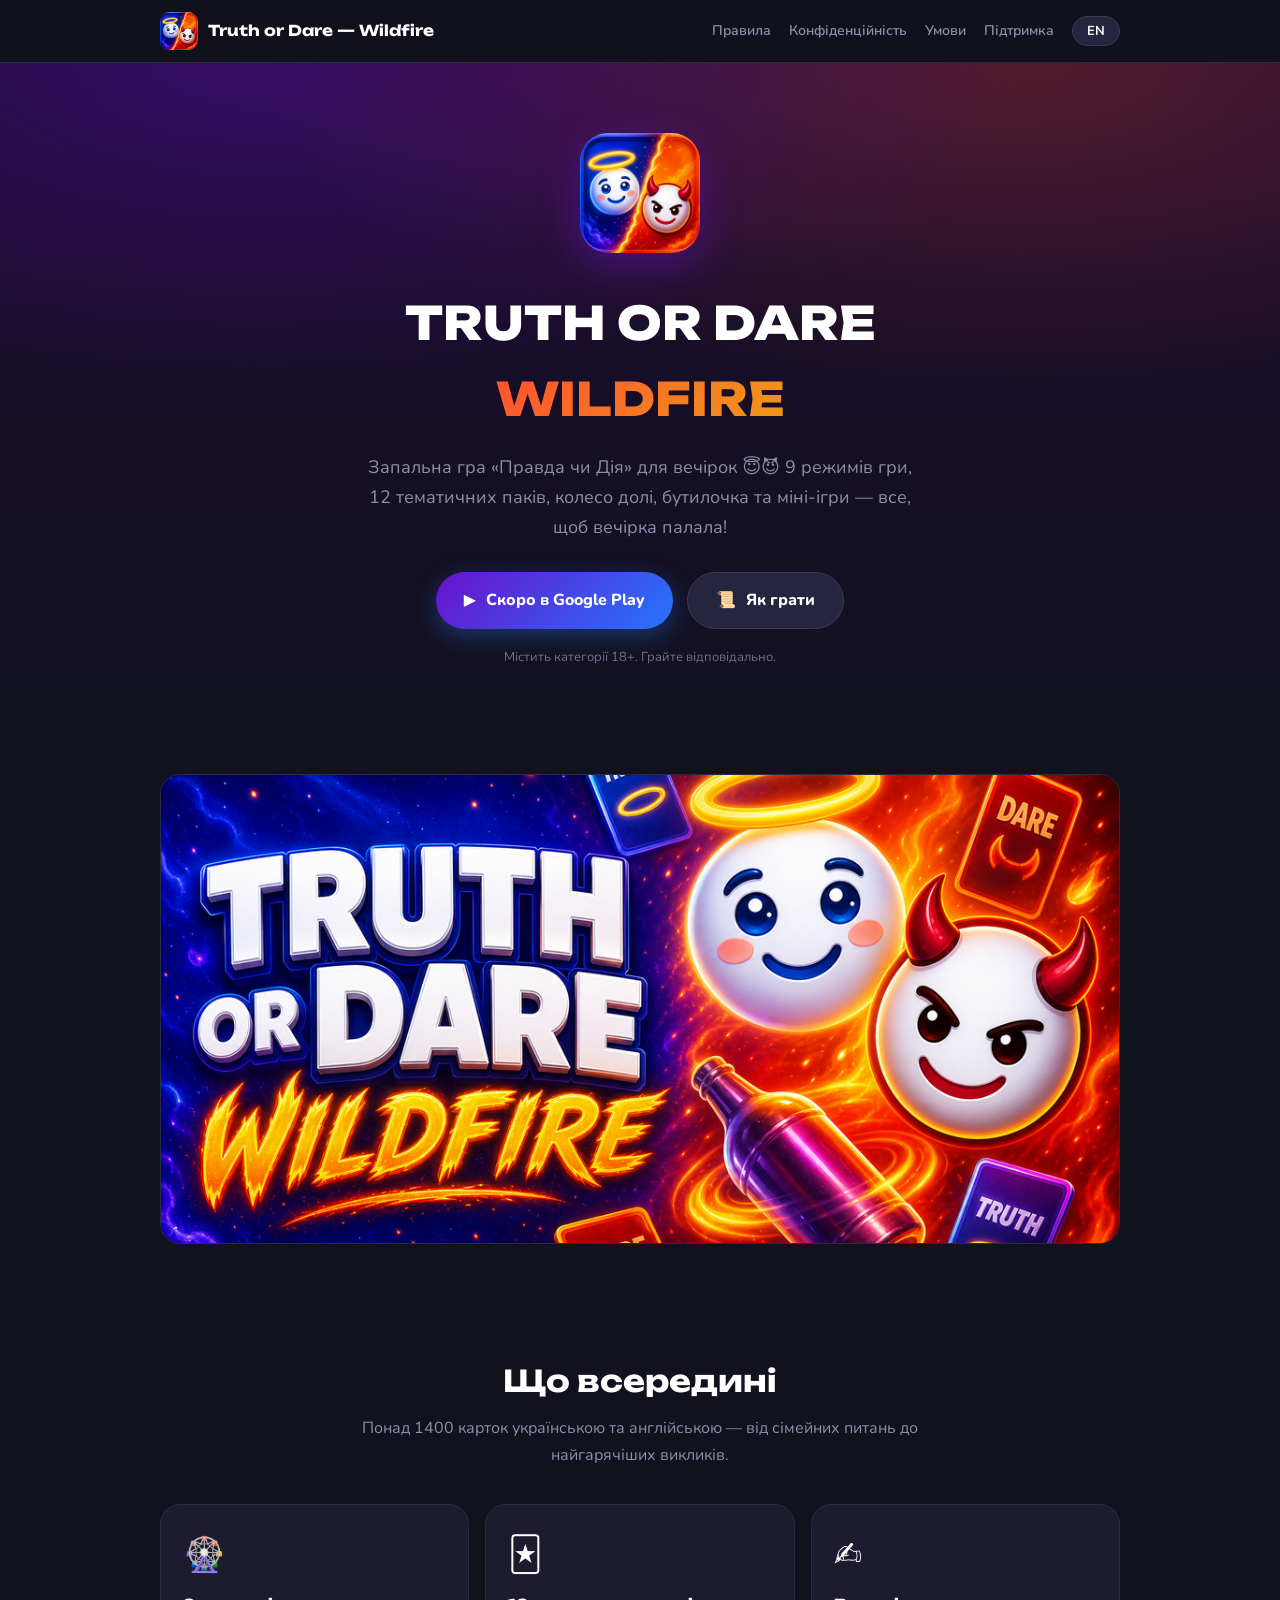
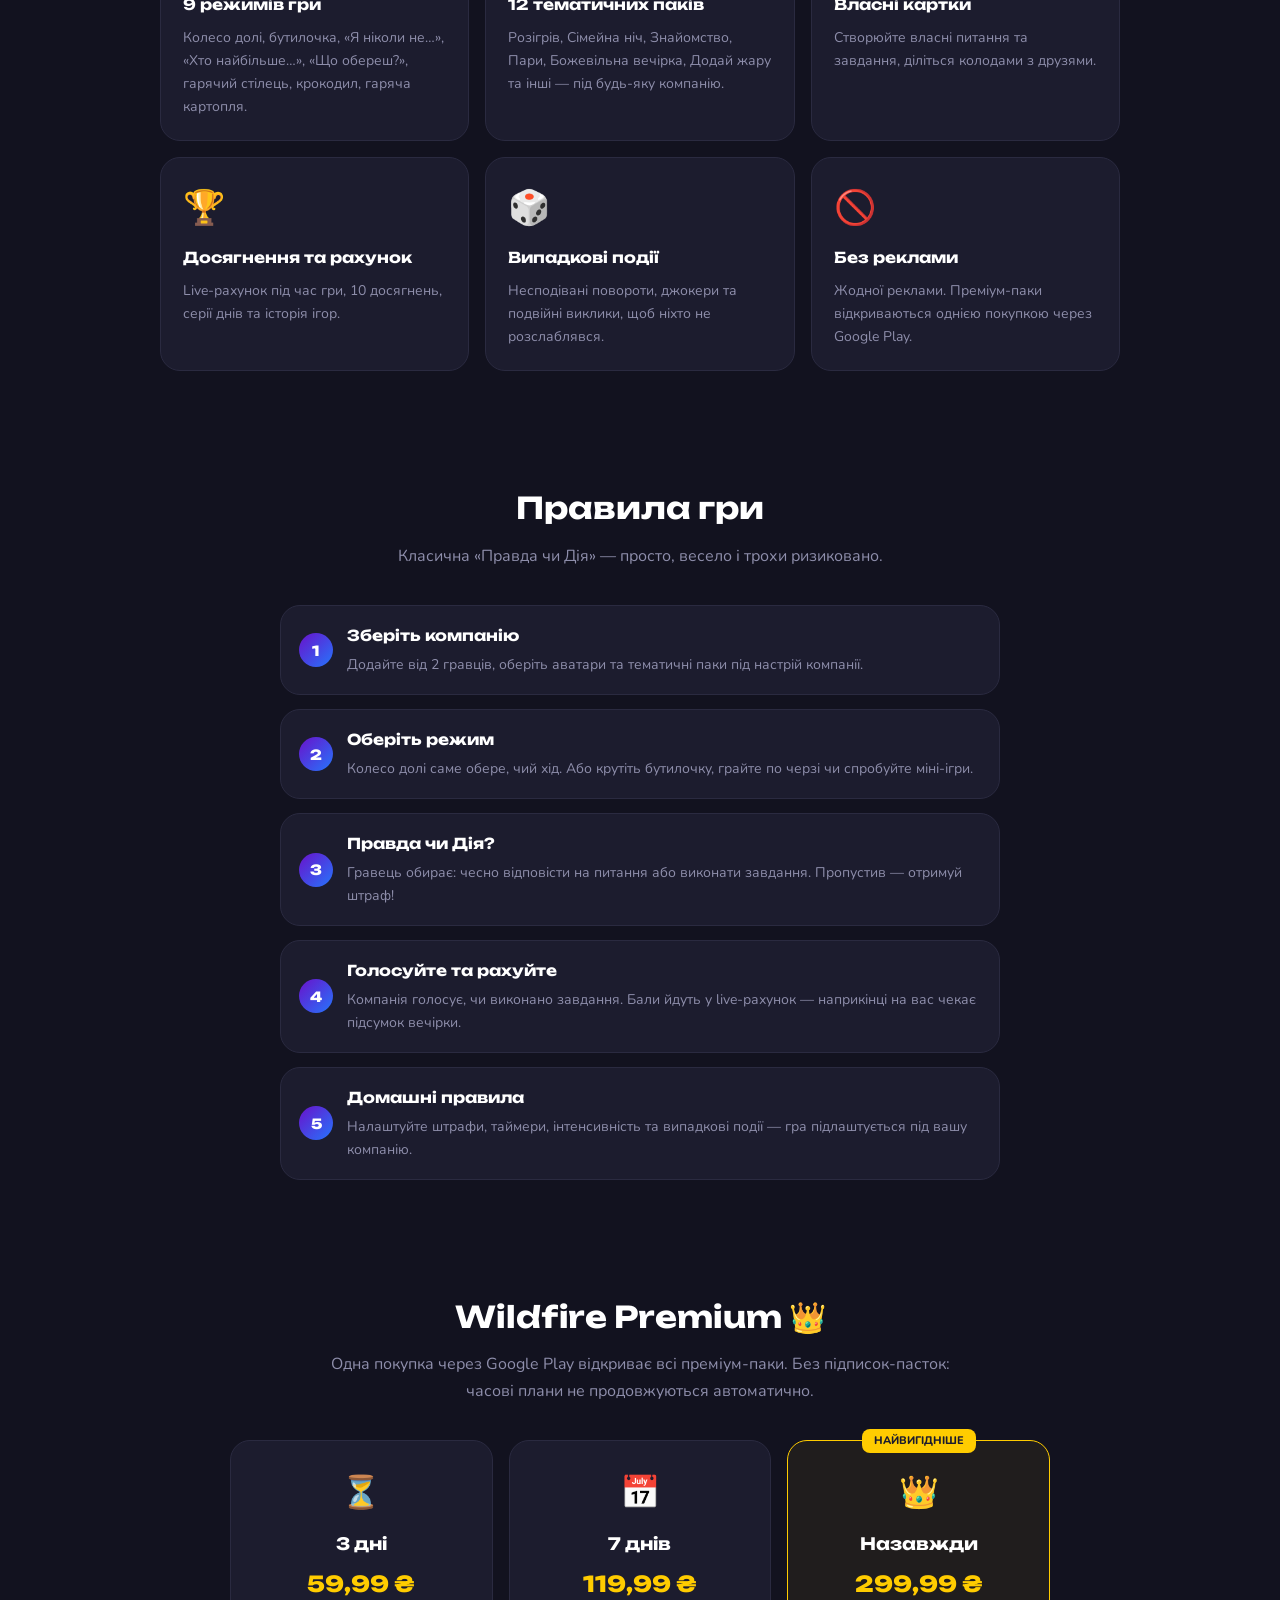
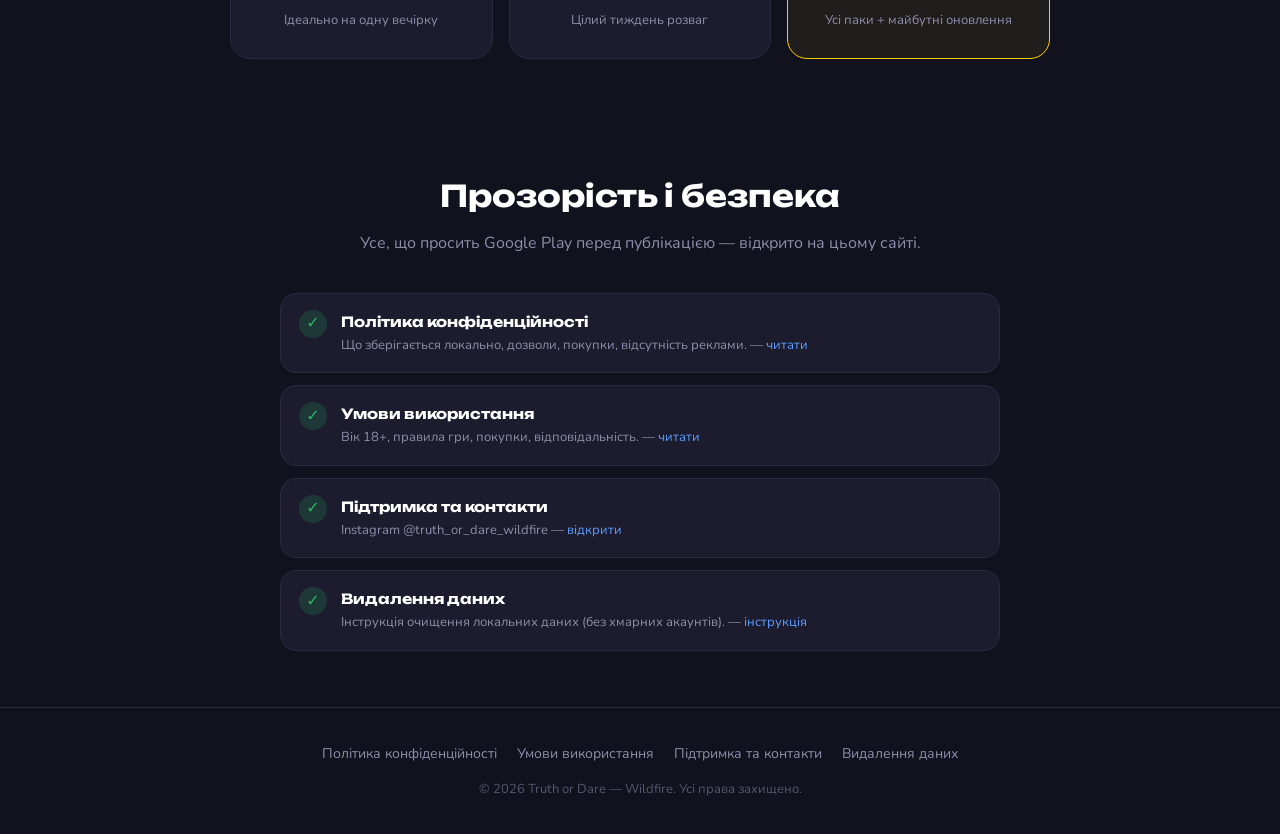
==== index.html @ ae6f8c41 "Initial site: privacy, terms, support for Google Play" ====
﻿<!DOCTYPE html>
<html lang="uk">
<head>
  <meta charset="UTF-8" />
  <meta name="viewport" content="width=device-width, initial-scale=1.0" />
  <title>Truth or Dare — Wildfire · Гра для вечірок</title>
  <meta name="description" content="Truth or Dare — Wildfire: запальна гра «Правда чи Дія» для вечірок. 9 режимів гри, 12 тематичних паків, колесо долі, бутилочка та міні-ігри. Android." />
  <meta property="og:title" content="Truth or Dare — Wildfire" />
  <meta property="og:description" content="Запальна гра «Правда чи Дія» для вечірок. Без реклами. Android." />
  <meta property="og:image" content="img/feature.png" />
  <meta property="og:type" content="website" />
  <meta name="theme-color" content="#12121f" />
  <link rel="canonical" href="https://maximbayer.github.io/Truth-or-Dare-Wildfire-Site/" />
  <link rel="icon" type="image/png" href="img/icon.png" />
  <link rel="preconnect" href="https://fonts.googleapis.com" />
  <link href="https://fonts.googleapis.com/css2?family=Unbounded:wght@600;700;800&family=Nunito:wght@400;600;700;800&display=swap" rel="stylesheet" />
  <link rel="stylesheet" href="css/style.css" />
  <script src="js/lang.js"></script>
</head>
<body>

<header>
  <nav class="nav">
    <a href="index.html" class="logo"><img src="img/icon.png" alt="Wildfire" /> Truth or Dare — Wildfire</a>
    <div class="nav-links">
      <a href="#how"><span data-lang="uk">Правила</span><span data-lang="en">How to play</span></a>
      <a href="privacy.html"><span data-lang="uk">Конфіденційність</span><span data-lang="en">Privacy</span></a>
      <a href="terms.html"><span data-lang="uk">Умови</span><span data-lang="en">Terms</span></a>
      <a href="support.html"><span data-lang="uk">Підтримка</span><span data-lang="en">Support</span></a>
      <button class="lang-btn" onclick="toggleLang()">EN</button>
    </div>
  </nav>
</header>

<main>
  <!-- ── Hero ── -->
  <div class="hero">
    <img class="appicon" src="img/icon.png" alt="Truth or Dare — Wildfire icon" />
    <h1>TRUTH OR DARE<br /><span class="fire">WILDFIRE</span></h1>
    <p class="tagline">
      <span data-lang="uk">Запальна гра «Правда чи Дія» для вечірок 😇😈 9 режимів гри, 12 тематичних паків, колесо долі, бутилочка та міні-ігри — все, щоб вечірка палала!</span>
      <span data-lang="en">The hottest Truth or Dare party game 😇😈 9 game modes, 12 themed packs, wheel of fate, spin the bottle and mini-games — everything to set your party on fire!</span>
    </p>
    <div class="badges">
      <a class="btn btn-play" href="#" title="Google Play">
        ▶ <span data-lang="uk">Скоро в Google Play</span><span data-lang="en">Coming soon to Google Play</span>
      </a>
      <a class="btn btn-ghost" href="#how">
        📜 <span data-lang="uk">Як грати</span><span data-lang="en">How to play</span>
      </a>
    </div>
    <p class="age-note">
      <span data-lang="uk">Містить категорії 18+. Грайте відповідально.</span>
      <span data-lang="en">Contains 18+ categories. Play responsibly.</span>
    </p>
  </div>

  <!-- ── Банер ── -->
  <section>
    <div class="container">
      <img class="feature-banner" src="img/feature.png" alt="Truth or Dare — Wildfire banner" />
    </div>
  </section>

  <!-- ── Можливості ── -->
  <section id="features">
    <div class="container">
      <h2><span data-lang="uk">Що всередині</span><span data-lang="en">What's inside</span></h2>
      <p class="sub">
        <span data-lang="uk">Понад 1400 карток українською та англійською — від сімейних питань до найгарячіших викликів.</span>
        <span data-lang="en">Over 1,400 cards in Ukrainian and English — from family-friendly questions to the spiciest challenges.</span>
      </p>
      <div class="grid">
        <div class="card"><span class="emoji">🎡</span>
          <h3><span data-lang="uk">9 режимів гри</span><span data-lang="en">9 game modes</span></h3>
          <p><span data-lang="uk">Колесо долі, бутилочка, «Я ніколи не…», «Хто найбільше…», «Що обереш?», гарячий стілець, крокодил, гаряча картопля.</span><span data-lang="en">Wheel of fate, spin the bottle, Never Have I Ever, Most Likely To, Would You Rather, Hot Seat, Charades, Hot Potato.</span></p>
        </div>
        <div class="card"><span class="emoji">🃏</span>
          <h3><span data-lang="uk">12 тематичних паків</span><span data-lang="en">12 themed packs</span></h3>
          <p><span data-lang="uk">Розігрів, Сімейна ніч, Знайомство, Пари, Божевільна вечірка, Додай жару та інші — під будь-яку компанію.</span><span data-lang="en">Warm-up, Family night, Getting to know you, Couples, Crazy party, Turn up the heat and more — for any crowd.</span></p>
        </div>
        <div class="card"><span class="emoji">✍️</span>
          <h3><span data-lang="uk">Власні картки</span><span data-lang="en">Custom cards</span></h3>
          <p><span data-lang="uk">Створюйте власні питання та завдання, діліться колодами з друзями.</span><span data-lang="en">Create your own truths and dares, share decks with friends.</span></p>
        </div>
        <div class="card"><span class="emoji">🏆</span>
          <h3><span data-lang="uk">Досягнення та рахунок</span><span data-lang="en">Achievements & score</span></h3>
          <p><span data-lang="uk">Live-рахунок під час гри, 10 досягнень, серії днів та історія ігор.</span><span data-lang="en">Live score during the game, 10 achievements, day streaks and game history.</span></p>
        </div>
        <div class="card"><span class="emoji">🎲</span>
          <h3><span data-lang="uk">Випадкові події</span><span data-lang="en">Random events</span></h3>
          <p><span data-lang="uk">Несподівані повороти, джокери та подвійні виклики, щоб ніхто не розслаблявся.</span><span data-lang="en">Unexpected twists, jokers and double dares so no one gets too comfortable.</span></p>
        </div>
        <div class="card"><span class="emoji">🚫</span>
          <h3><span data-lang="uk">Без реклами</span><span data-lang="en">No ads</span></h3>
          <p><span data-lang="uk">Жодної реклами. Преміум-паки відкриваються однією покупкою через Google Play.</span><span data-lang="en">Zero ads. Premium packs unlock with a single Google Play purchase.</span></p>
        </div>
      </div>
    </div>
  </section>

  <!-- ── Правила гри ── -->
  <section id="how">
    <div class="container">
      <h2><span data-lang="uk">Правила гри</span><span data-lang="en">How to play</span></h2>
      <p class="sub">
        <span data-lang="uk">Класична «Правда чи Дія» — просто, весело і трохи ризиковано.</span>
        <span data-lang="en">Classic Truth or Dare — simple, fun and just a little risky.</span>
      </p>
      <div class="steps">
        <div class="step">
          <h3><span data-lang="uk">Зберіть компанію</span><span data-lang="en">Gather your crew</span></h3>
          <p><span data-lang="uk">Додайте від 2 гравців, оберіть аватари та тематичні паки під настрій компанії.</span><span data-lang="en">Add 2+ players, pick avatars and choose themed packs to match the mood.</span></p>
        </div>
        <div class="step">
          <h3><span data-lang="uk">Оберіть режим</span><span data-lang="en">Pick a mode</span></h3>
          <p><span data-lang="uk">Колесо долі саме обере, чий хід. Або крутіть бутилочку, грайте по черзі чи спробуйте міні-ігри.</span><span data-lang="en">Spin the wheel of fate to pick who's next. Or spin the bottle, take turns, or try the mini-games.</span></p>
        </div>
        <div class="step">
          <h3><span data-lang="uk">Правда чи Дія?</span><span data-lang="en">Truth or Dare?</span></h3>
          <p><span data-lang="uk">Гравець обирає: чесно відповісти на питання або виконати завдання. Пропустив — отримуй штраф!</span><span data-lang="en">The player chooses: answer a question honestly or complete a dare. Skip it — and pay the penalty!</span></p>
        </div>
        <div class="step">
          <h3><span data-lang="uk">Голосуйте та рахуйте</span><span data-lang="en">Vote and score</span></h3>
          <p><span data-lang="uk">Компанія голосує, чи виконано завдання. Бали йдуть у live-рахунок — наприкінці на вас чекає підсумок вечірки.</span><span data-lang="en">The group votes on whether the dare was done. Points go to the live score — a party summary awaits at the end.</span></p>
        </div>
        <div class="step">
          <h3><span data-lang="uk">Домашні правила</span><span data-lang="en">House rules</span></h3>
          <p><span data-lang="uk">Налаштуйте штрафи, таймери, інтенсивність та випадкові події — гра підлаштується під вашу компанію.</span><span data-lang="en">Customize penalties, timers, intensity and random events — the game adapts to your group.</span></p>
        </div>
      </div>
    </div>
  </section>

  <!-- ── Преміум ── -->
  <section id="premium">
    <div class="container">
      <h2>Wildfire Premium 👑</h2>
      <p class="sub">
        <span data-lang="uk">Одна покупка через Google Play відкриває всі преміум-паки. Без підписок-пасток: часові плани не продовжуються автоматично.</span>
        <span data-lang="en">One Google Play purchase unlocks all premium packs. No subscription traps: timed plans never auto-renew.</span>
      </p>
      <div class="plans">
        <div class="plan">
          <span class="emoji">⏳</span>
          <h3><span data-lang="uk">3 дні</span><span data-lang="en">3 days</span></h3>
          <div class="price">59,99 ₴</div>
          <p><span data-lang="uk">Ідеально на одну вечірку</span><span data-lang="en">Perfect for one party</span></p>
        </div>
        <div class="plan">
          <span class="emoji">📅</span>
          <h3><span data-lang="uk">7 днів</span><span data-lang="en">7 days</span></h3>
          <div class="price">119,99 ₴</div>
          <p><span data-lang="uk">Цілий тиждень розваг</span><span data-lang="en">A whole week of fun</span></p>
        </div>
        <div class="plan best">
          <span class="ribbon"><span data-lang="uk">НАЙВИГІДНІШЕ</span><span data-lang="en">BEST VALUE</span></span>
          <span class="emoji">👑</span>
          <h3><span data-lang="uk">Назавжди</span><span data-lang="en">Forever</span></h3>
          <div class="price">299,99 ₴</div>
          <p><span data-lang="uk">Усі паки + майбутні оновлення</span><span data-lang="en">All packs + future updates</span></p>
        </div>
      </div>
    </div>
  </section>

  <!-- ── Безпека / Play Market ── -->
  <section id="safety">
    <div class="container">
      <h2><span data-lang="uk">Прозорість і безпека</span><span data-lang="en">Transparency &amp; safety</span></h2>
      <p class="sub">
        <span data-lang="uk">Усе, що просить Google Play перед публікацією — відкрито на цьому сайті.</span>
        <span data-lang="en">Everything Google Play asks for before publication is available on this site.</span>
      </p>
      <div class="checklist">
        <div class="check-item">
          <div class="mark">✓</div>
          <div>
            <h3><span data-lang="uk">Політика конфіденційності</span><span data-lang="en">Privacy Policy</span></h3>
            <p><span data-lang="uk">Що зберігається локально, дозволи, покупки, відсутність реклами.</span><span data-lang="en">Local storage, permissions, purchases, no ads.</span> — <a href="privacy.html"><span data-lang="uk">читати</span><span data-lang="en">read</span></a></p>
          </div>
        </div>
        <div class="check-item">
          <div class="mark">✓</div>
          <div>
            <h3><span data-lang="uk">Умови використання</span><span data-lang="en">Terms of Use</span></h3>
            <p><span data-lang="uk">Вік 18+, правила гри, покупки, відповідальність.</span><span data-lang="en">Age 18+, game rules, purchases, liability.</span> — <a href="terms.html"><span data-lang="uk">читати</span><span data-lang="en">read</span></a></p>
          </div>
        </div>
        <div class="check-item">
          <div class="mark">✓</div>
          <div>
            <h3><span data-lang="uk">Підтримка та контакти</span><span data-lang="en">Support &amp; contact</span></h3>
            <p>Instagram @truth_or_dare_wildfire — <a href="support.html"><span data-lang="uk">відкрити</span><span data-lang="en">open</span></a></p>
          </div>
        </div>
        <div class="check-item">
          <div class="mark">✓</div>
          <div>
            <h3><span data-lang="uk">Видалення даних</span><span data-lang="en">Data deletion</span></h3>
            <p><span data-lang="uk">Інструкція очищення локальних даних (без хмарних акаунтів).</span><span data-lang="en">How to clear local data (no cloud accounts).</span> — <a href="support.html#delete-data"><span data-lang="uk">інструкція</span><span data-lang="en">guide</span></a></p>
          </div>
        </div>
      </div>
    </div>
  </section>
</main>

<footer>
  <div class="flinks">
    <a href="privacy.html"><span data-lang="uk">Політика конфіденційності</span><span data-lang="en">Privacy Policy</span></a>
    <a href="terms.html"><span data-lang="uk">Умови використання</span><span data-lang="en">Terms of Use</span></a>
    <a href="support.html"><span data-lang="uk">Підтримка та контакти</span><span data-lang="en">Support & Contact</span></a>
    <a href="support.html#delete-data"><span data-lang="uk">Видалення даних</span><span data-lang="en">Data deletion</span></a>
  </div>
  <p class="copy">© 2026 Truth or Dare — Wildfire. <span data-lang="uk">Усі права захищено.</span><span data-lang="en">All rights reserved.</span></p>
</footer>

</body>
</html>
---- css/style.css ----
/* Truth or Dare — Wildfire · сайт додатку */
:root {
  --bg: #12121f;
  --bg-card: #1c1c2e;
  --bg-card2: #252540;
  --text: #ffffff;
  --muted: #8e8eab;
  --accent: #ffcc00;
  --green: #2bb765;
  --grad-main: linear-gradient(135deg, #6a11cb 0%, #2575fc 100%);
  --grad-fire: linear-gradient(135deg, #ff512f 0%, #f09819 100%);
  --radius: 20px;
}

* { margin: 0; padding: 0; box-sizing: border-box; }

html { scroll-behavior: smooth; }

body {
  background: var(--bg);
  color: var(--text);
  font-family: 'Nunito', system-ui, -apple-system, sans-serif;
  line-height: 1.65;
  overflow-x: hidden;
}

h1, h2, h3, .logo { font-family: 'Unbounded', sans-serif; }

a { color: #5e9eff; text-decoration: none; }
a:hover { text-decoration: underline; }

.container { max-width: 1000px; margin: 0 auto; padding: 0 20px; }

/* ── Header ── */
header {
  position: sticky; top: 0; z-index: 50;
  background: rgba(18, 18, 31, 0.92);
  backdrop-filter: blur(10px);
  border-bottom: 1px solid #2a2a40;
}
.nav {
  display: flex; align-items: center; justify-content: space-between;
  padding: 12px 20px; max-width: 1000px; margin: 0 auto;
}
.logo { display: flex; align-items: center; gap: 10px; font-size: 15px; font-weight: 700; color: #fff; }
.logo img { width: 38px; height: 38px; border-radius: 10px; }
.nav-links { display: flex; align-items: center; gap: 18px; flex-wrap: wrap; }
.nav-links a { color: var(--muted); font-size: 14px; font-weight: 600; }
.nav-links a:hover { color: #fff; text-decoration: none; }
.lang-btn {
  background: var(--bg-card2); color: #fff; border: 1px solid #3a3a55;
  border-radius: 20px; padding: 5px 14px; font-size: 13px; font-weight: 700;
  cursor: pointer; font-family: inherit;
}
.lang-btn:hover { border-color: var(--accent); }

/* ── Hero ── */
.hero {
  text-align: center; padding: 70px 20px 50px;
  position: relative;
  background:
    radial-gradient(ellipse 60% 50% at 20% 0%, rgba(106, 17, 203, 0.35), transparent),
    radial-gradient(ellipse 60% 50% at 80% 0%, rgba(255, 81, 47, 0.25), transparent),
    linear-gradient(180deg, #1a0a2e 0%, #12121f 100%);
}
.hero::after {
  content: '';
  position: absolute; inset: auto 0 0 0; height: 80px;
  background: linear-gradient(transparent, var(--bg));
  pointer-events: none;
}
.hero img.appicon {
  width: 120px; height: 120px; border-radius: 28px;
  box-shadow: 0 12px 40px rgba(106, 17, 203, 0.45);
  margin-bottom: 24px;
}
.hero h1 { font-size: clamp(28px, 5vw, 46px); font-weight: 800; }
.hero h1 .fire {
  background: var(--grad-fire);
  -webkit-background-clip: text; background-clip: text; color: transparent;
}
.hero p.tagline { color: var(--muted); font-size: 18px; margin: 16px auto 30px; max-width: 560px; }
.badges { display: flex; gap: 14px; justify-content: center; flex-wrap: wrap; }
.btn {
  display: inline-flex; align-items: center; gap: 10px;
  padding: 14px 28px; border-radius: 30px; font-weight: 800; font-size: 16px;
  color: #fff; transition: transform 0.15s ease, box-shadow 0.15s ease;
}
.btn:hover { transform: translateY(-2px) scale(1.02); text-decoration: none; }
.btn-play { background: var(--grad-main); box-shadow: 0 8px 24px rgba(37, 117, 252, 0.35); }
.btn-ghost { background: var(--bg-card2); border: 1px solid #3a3a55; }
.age-note { color: var(--muted); font-size: 13px; margin-top: 18px; }

/* ── Sections ── */
section { padding: 56px 0; }
section h2 {
  font-size: clamp(22px, 3.5vw, 30px); text-align: center; margin-bottom: 10px;
}
section p.sub { color: var(--muted); text-align: center; max-width: 620px; margin: 0 auto 36px; }

.grid { display: grid; grid-template-columns: repeat(auto-fit, minmax(230px, 1fr)); gap: 16px; }
.card {
  background: var(--bg-card); border: 1px solid #2a2a40;
  border-radius: var(--radius); padding: 22px;
  transition: transform 0.15s ease, border-color 0.15s ease;
}
.card:hover { transform: translateY(-3px); border-color: #3a3a55; }
.card .emoji { font-size: 34px; display: block; margin-bottom: 10px; }
.card h3 { font-size: 15px; margin-bottom: 8px; }
.card p { color: var(--muted); font-size: 14px; }

/* ── How to play (правила) ── */
.steps { counter-reset: step; display: grid; gap: 14px; max-width: 720px; margin: 0 auto; }
.step {
  background: var(--bg-card); border: 1px solid #2a2a40; border-radius: var(--radius);
  padding: 18px 22px 18px 66px; position: relative;
}
.step::before {
  counter-increment: step; content: counter(step);
  position: absolute; left: 18px; top: 50%; transform: translateY(-50%);
  width: 34px; height: 34px; border-radius: 50%;
  background: var(--grad-main); color: #fff; font-weight: 800;
  display: flex; align-items: center; justify-content: center;
  font-family: 'Unbounded', sans-serif; font-size: 14px;
}
.step h3 { font-size: 15px; margin-bottom: 4px; }
.step p { color: var(--muted); font-size: 14px; }

.feature-banner { width: 100%; border-radius: var(--radius); border: 1px solid #2a2a40; display: block; }

/* ── Premium table ── */
.plans { display: grid; grid-template-columns: repeat(auto-fit, minmax(220px, 1fr)); gap: 16px; max-width: 820px; margin: 0 auto; }
.plan {
  background: var(--bg-card); border: 1px solid #2a2a40; border-radius: var(--radius);
  padding: 26px 22px; text-align: center;
}
.plan.best { border-color: var(--accent); background: rgba(255, 204, 0, 0.06); position: relative; }
.plan.best .ribbon {
  position: absolute; top: -12px; left: 50%; transform: translateX(-50%);
  background: var(--accent); color: #1c1c2e; font-size: 11px; font-weight: 800;
  padding: 3px 12px; border-radius: 8px; white-space: nowrap;
}
.plan .emoji { font-size: 32px; }
.plan h3 { margin: 10px 0 4px; font-size: 17px; }
.plan .price { font-size: 22px; font-weight: 800; color: var(--accent); margin: 8px 0; font-family: 'Unbounded', sans-serif; }
.plan p { color: var(--muted); font-size: 13px; }

/* ── Legal pages ── */
.legal { max-width: 780px; margin: 0 auto; padding: 40px 20px 70px; }
.legal h1 { font-size: clamp(24px, 4vw, 32px); margin-bottom: 6px; }
.legal .updated { color: var(--muted); font-size: 14px; margin-bottom: 30px; }
.legal h2 { font-size: 19px; margin: 30px 0 10px; text-align: left; }
.legal p, .legal li { color: #c9c9dd; font-size: 15px; margin-bottom: 10px; }
.legal ul { padding-left: 22px; margin-bottom: 12px; }
.legal .notice {
  background: rgba(255, 204, 0, 0.08); border: 1px solid rgba(255, 204, 0, 0.35);
  border-radius: 14px; padding: 14px 18px; margin: 20px 0;
}

/* ── Page hero (внутрішні сторінки) ── */
.page-hero {
  text-align: center; padding: 48px 20px 10px;
  background:
    radial-gradient(ellipse 50% 60% at 30% 0%, rgba(106, 17, 203, 0.28), transparent),
    radial-gradient(ellipse 50% 60% at 70% 0%, rgba(255, 81, 47, 0.2), transparent);
}
.page-hero h1 { font-size: clamp(24px, 4vw, 34px); margin-bottom: 10px; }
.narrow { max-width: 780px; margin: 0 auto; }

/* ── Contact cards ── */
.contact-grid { display: grid; grid-template-columns: repeat(auto-fit, minmax(240px, 1fr)); gap: 16px; max-width: 900px; margin: 0 auto; }
.contact-card {
  background: var(--bg-card); border: 1px solid #2a2a40; border-radius: var(--radius);
  padding: 26px; text-align: center;
  transition: transform 0.15s ease, border-color 0.15s ease;
}
.contact-card.contact-link { color: inherit; display: block; }
.contact-card.contact-link:hover { transform: translateY(-3px); border-color: #e1306c; text-decoration: none; }
.contact-card .emoji { font-size: 36px; display: block; margin-bottom: 12px; }
.contact-card h3 { font-size: 16px; margin-bottom: 6px; }
.contact-card p { color: var(--muted); font-size: 14px; }
.contact-card .chip {
  display: inline-block; margin-top: 12px; background: rgba(225, 48, 108, 0.15);
  color: #ff7ab8; font-size: 11px; font-weight: 800; padding: 4px 10px; border-radius: 8px;
}
.contact-card code { font-size: 11px; color: #aaaac0; word-break: break-all; }

/* ── FAQ ── */
.faq { display: grid; gap: 10px; }
.faq details {
  background: var(--bg-card); border: 1px solid #2a2a40; border-radius: 16px;
  padding: 4px 18px;
}
.faq summary {
  cursor: pointer; font-weight: 800; font-size: 15px; padding: 14px 0;
  list-style: none; display: flex; align-items: center; justify-content: space-between; gap: 12px;
}
.faq summary::-webkit-details-marker { display: none; }
.faq summary::after { content: '+'; color: var(--accent); font-size: 20px; font-weight: 700; }
.faq details[open] summary::after { content: '−'; }
.faq details p { color: var(--muted); font-size: 14px; padding-bottom: 14px; }

/* ── Safety / Play checklist ── */
.checklist { display: grid; gap: 12px; max-width: 720px; margin: 0 auto; }
.check-item {
  display: flex; gap: 14px; align-items: flex-start;
  background: var(--bg-card); border: 1px solid #2a2a40; border-radius: 16px; padding: 16px 18px;
}
.check-item .mark {
  flex-shrink: 0; width: 28px; height: 28px; border-radius: 50%;
  background: rgba(43, 183, 101, 0.18); color: var(--green);
  display: flex; align-items: center; justify-content: center; font-weight: 800;
}
.check-item h3 { font-size: 14px; margin-bottom: 2px; }
.check-item p { color: var(--muted); font-size: 13px; margin: 0; }

/* ── Footer ── */
footer { border-top: 1px solid #2a2a40; padding: 34px 20px; text-align: center; }
footer .flinks { display: flex; gap: 20px; justify-content: center; flex-wrap: wrap; margin-bottom: 14px; }
footer .flinks a { color: var(--muted); font-size: 14px; }
footer .flinks a:hover { color: #fff; }
footer .copy { color: #55556e; font-size: 13px; }

/* ── Мовний перемикач ── */
[data-lang] { display: none; }
html[lang="uk"] [data-lang="uk"] { display: revert; }
html[lang="en"] [data-lang="en"] { display: revert; }

@media (max-width: 640px) {
  .nav-links { gap: 12px; }
  .nav-links a { font-size: 13px; }
  section { padding: 40px 0; }
}
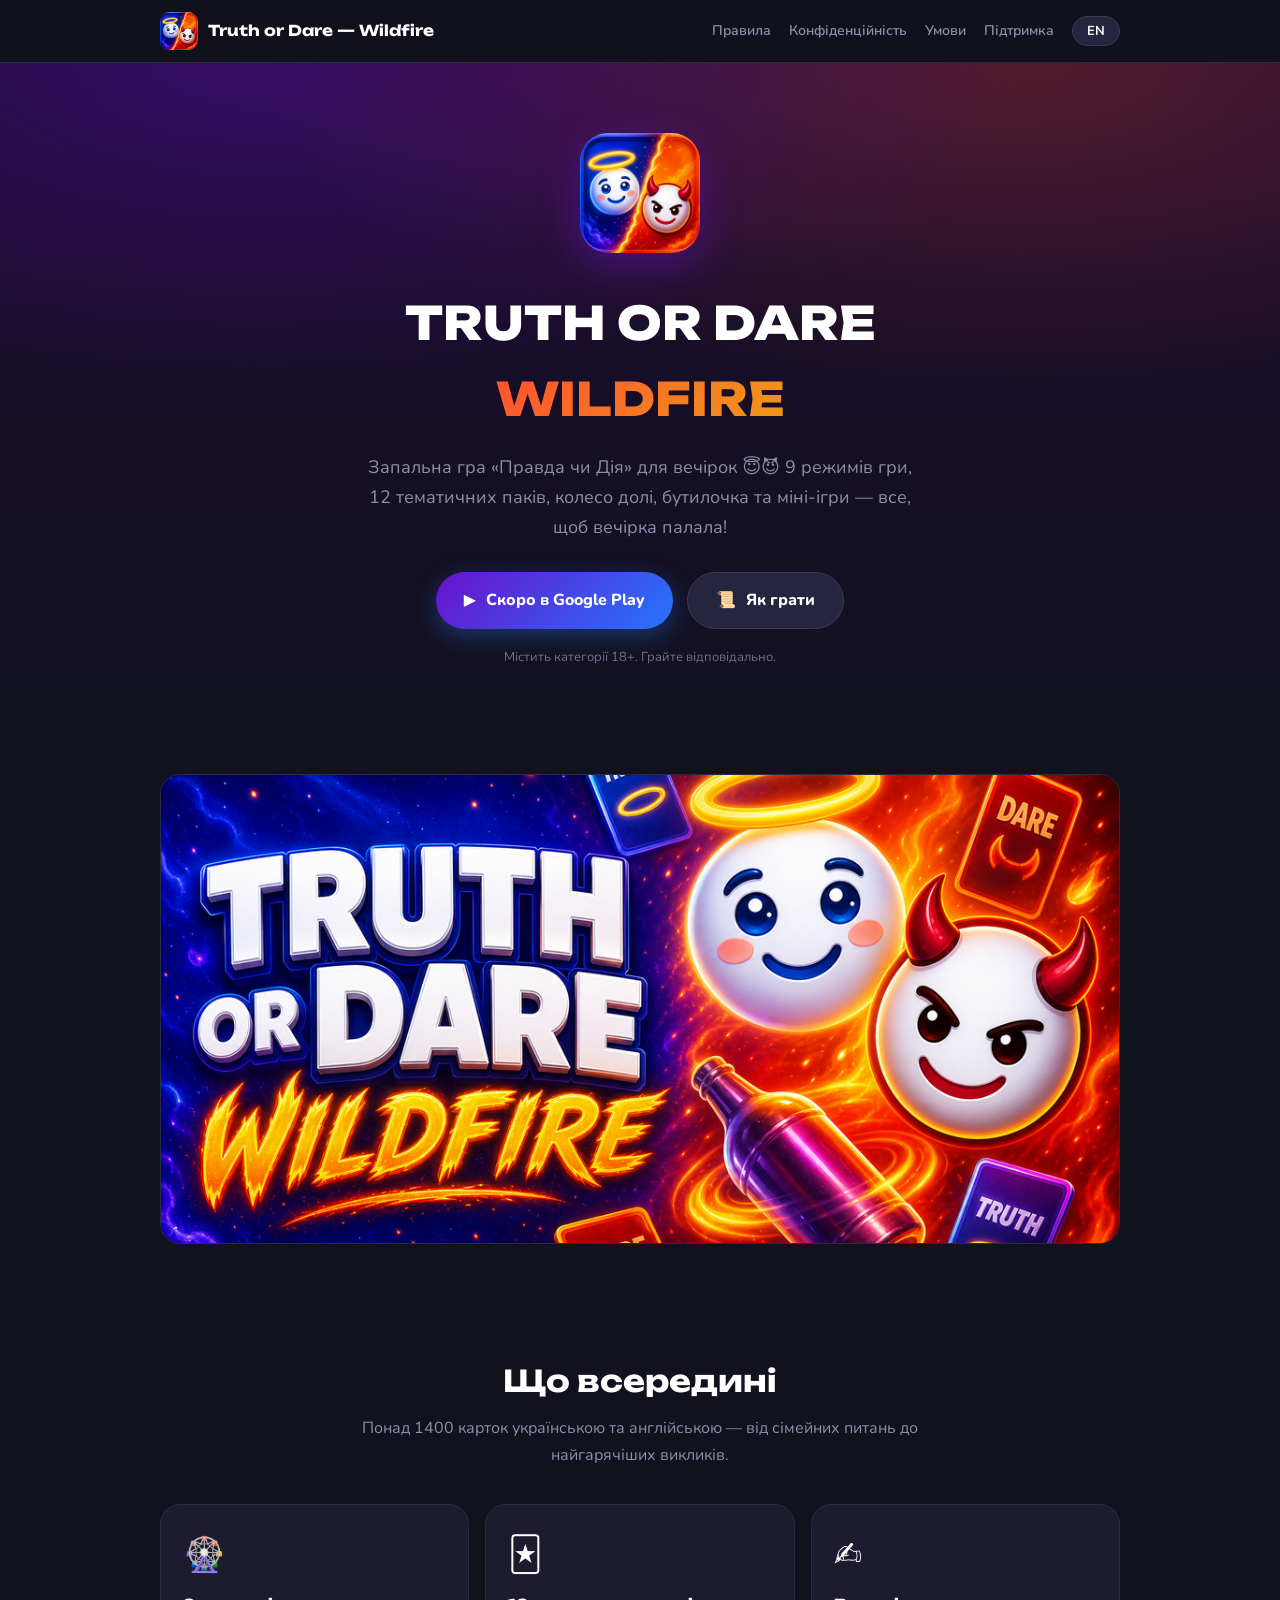
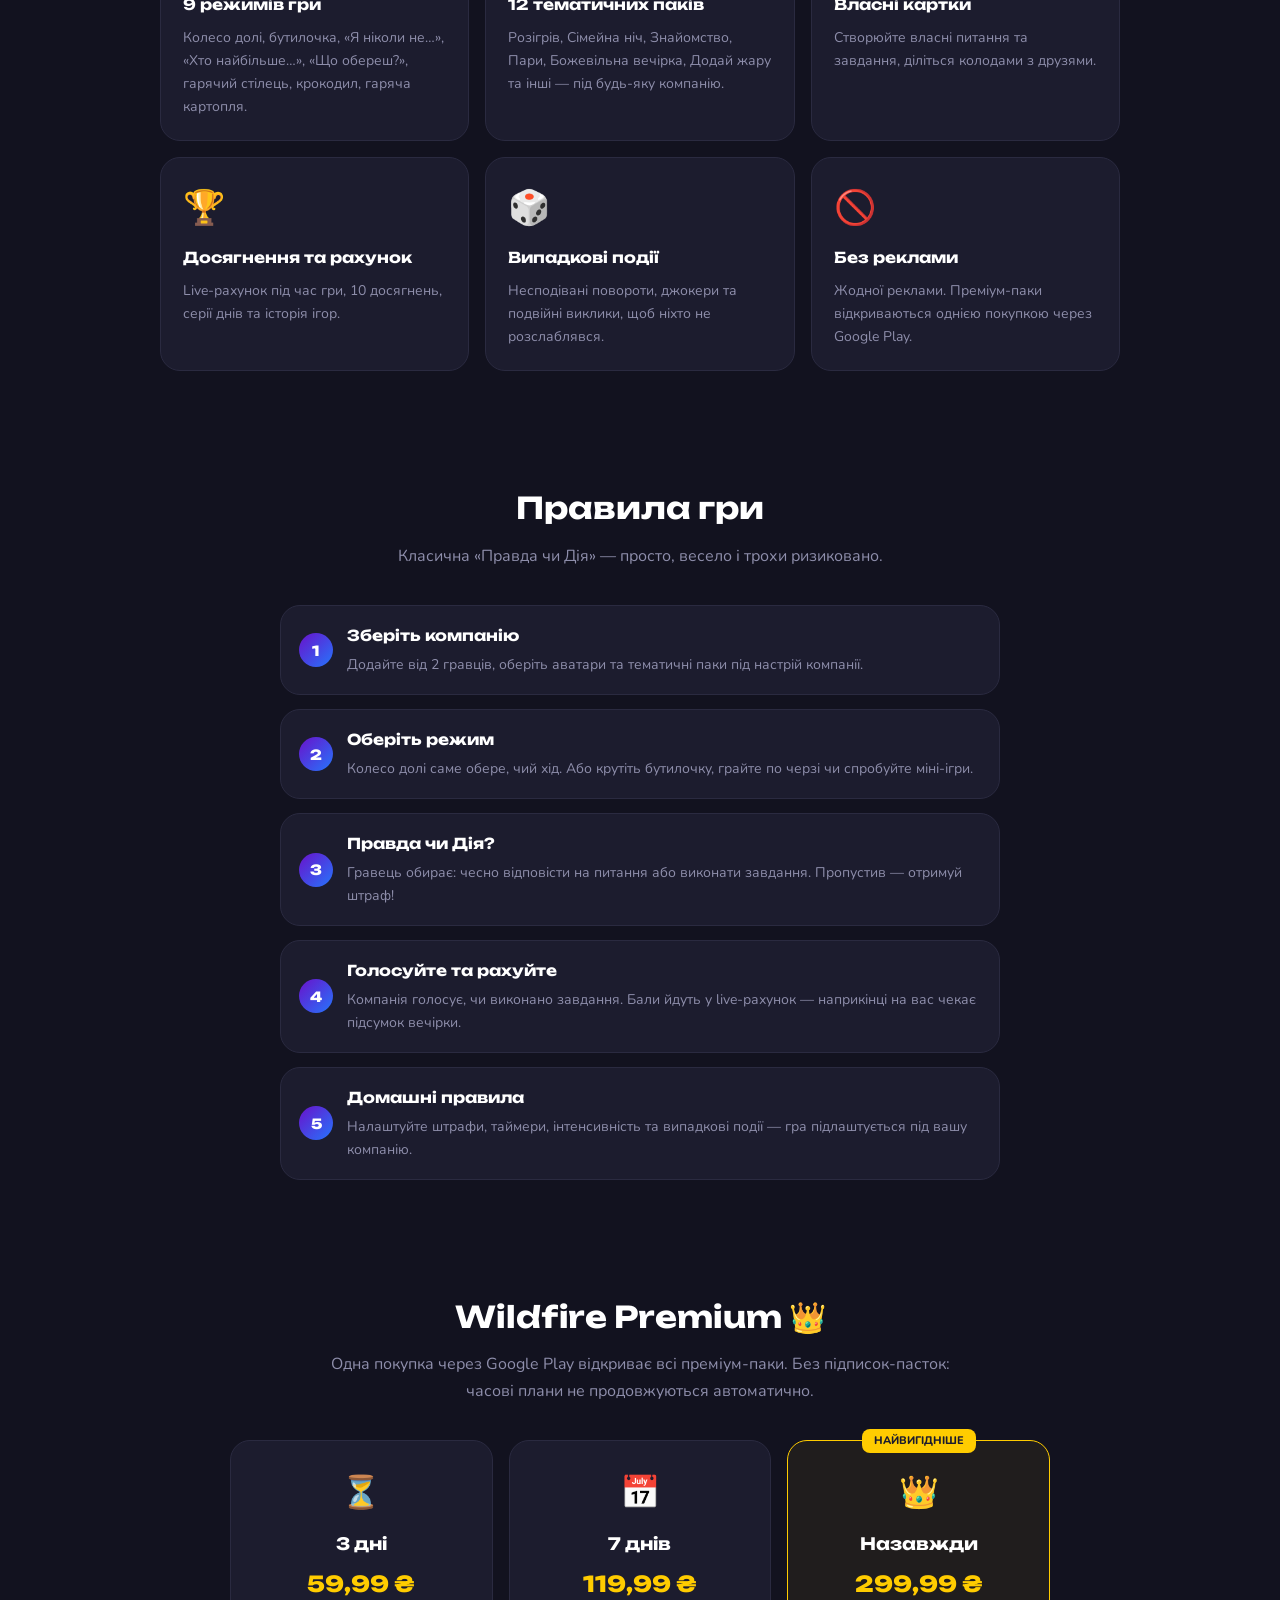
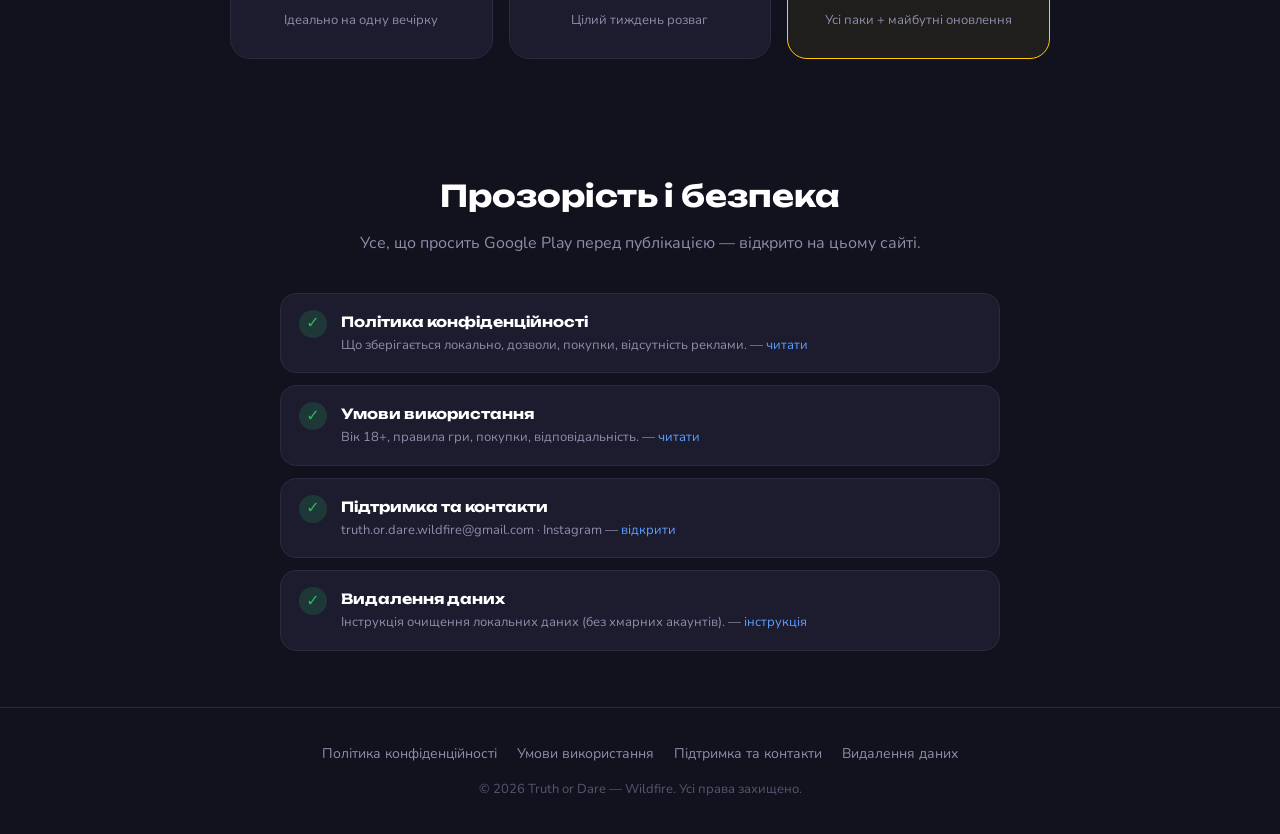
==== commit f9e1dda9: "Add support email truth.or.dare.wildfire@gmail.com" ====
--- a/index.html
+++ b/index.html
@@ -191,7 +191,7 @@
           <div class="mark">✓</div>
           <div>
             <h3><span data-lang="uk">Підтримка та контакти</span><span data-lang="en">Support &amp; contact</span></h3>
-            <p>Instagram @truth_or_dare_wildfire — <a href="support.html"><span data-lang="uk">відкрити</span><span data-lang="en">open</span></a></p>
+            <p>truth.or.dare.wildfire@gmail.com · Instagram — <a href="support.html"><span data-lang="uk">відкрити</span><span data-lang="en">open</span></a></p>
           </div>
         </div>
         <div class="check-item">
